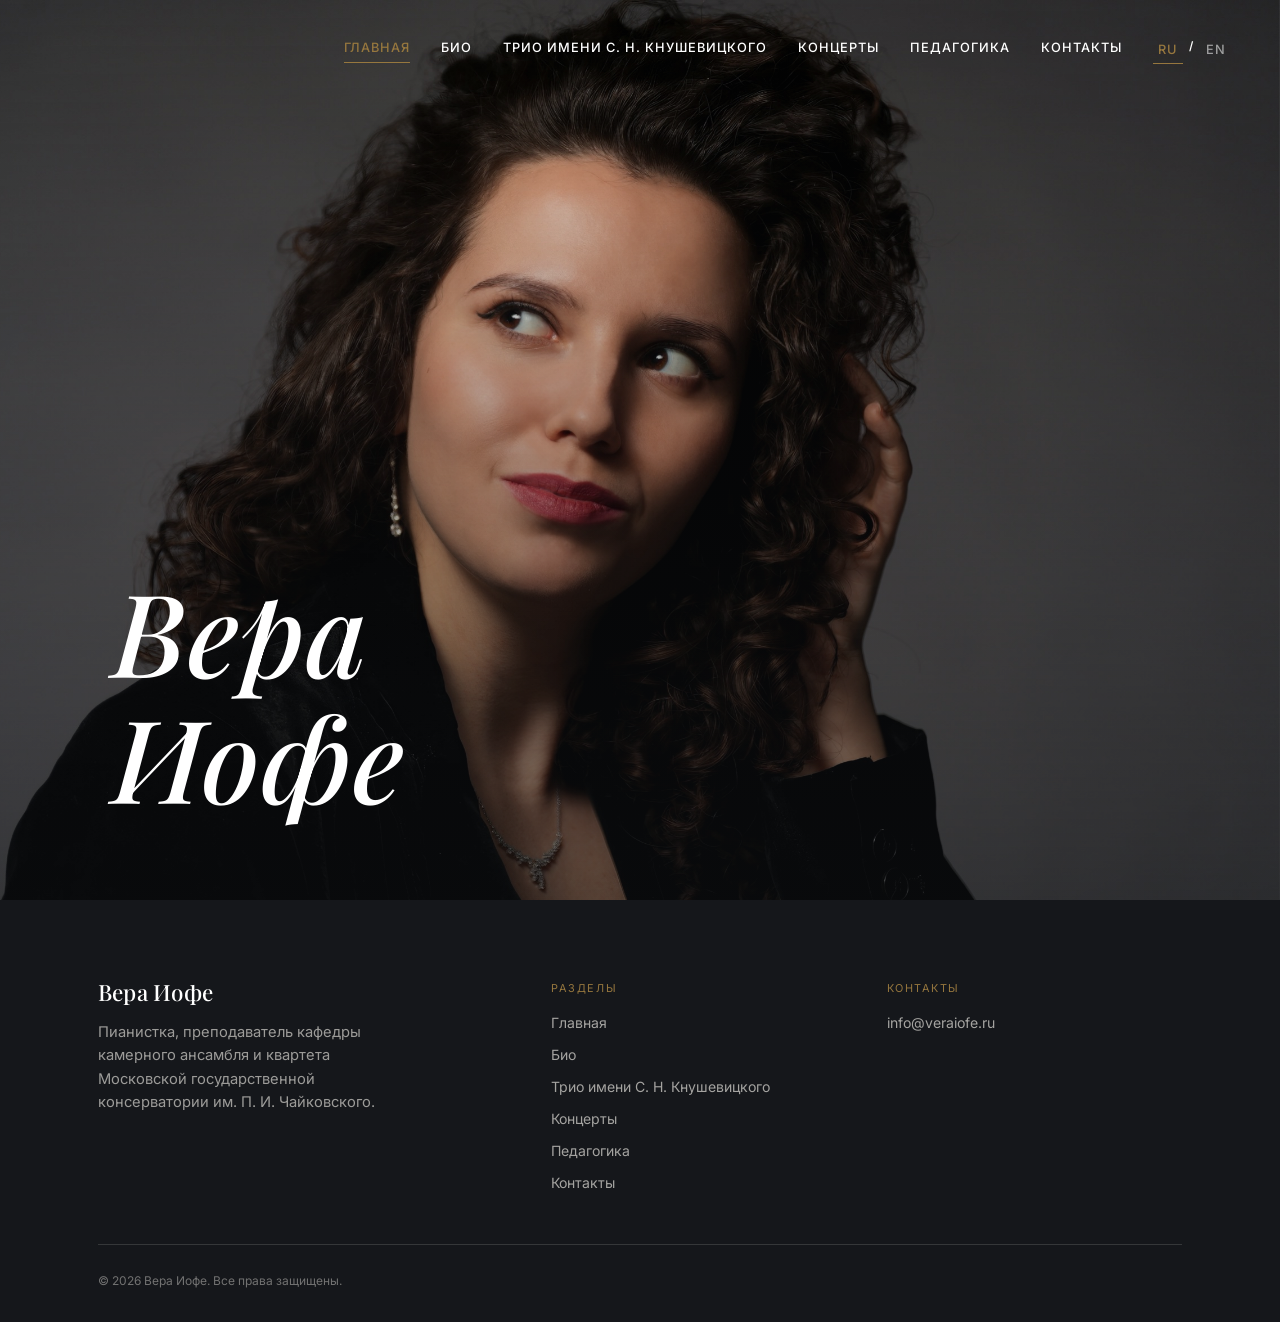
==== index.html @ 5411f1d0 "Initial commit: veraiofe.ru site + Knushevitsky Trio subsite Static HTML/CSS/JS site for pianist Ver" ====
<!doctype html>
<html lang="ru">
<head>
  <meta charset="UTF-8">
  <meta name="viewport" content="width=device-width, initial-scale=1">
  <title>Вера Иофе — пианистка, педагог Московской государственной консерватории</title>
  <meta name="description" content="Вера Иофе — пианистка, педагог Московской государственной консерватории, один из основателей Фортепианного трио имени С. Н. Кнушевицкого. Био, концерты, педагогика, контакты.">
  <link rel="alternate" hreflang="ru" href="https://veraiofe.ru/index.html">
  <link rel="alternate" hreflang="en" href="https://veraiofe.ru/en/index.html">
  <link rel="icon" type="image/svg+xml" href="/images/favicon.svg">
  <link rel="stylesheet" href="/assets/css/style.css">
</head>
<body data-page="index">

  <div id="site-header"></div>

  <main>

    <section class="hero">
      <div class="hero-media">
        <picture>
          <source media="(min-width: 800px)" srcset="/images/hero-landscape.jpg">
          <img src="/images/hero-portrait.jpg" alt="Вера Иофе, пианистка">
        </picture>
      </div>
      <div class="hero-content">
        <h1 class="is-name"><span class="line">Вера</span> <span class="line">Иофе</span></h1>
      </div>
    </section>

  </main>

  <div id="site-footer"></div>

  <script src="/assets/js/nav.js" defer></script>
  <script src="/assets/js/main.js" defer></script>
</body>
</html>
---- assets/css/style.css ----
/* ==========================================================================
   Вера Иофе — сайт пианистки и педагога
   Дизайн-система: тёплый минимализм, крупная типографика, фото с эффектом
   плавного масштабирования при прокрутке.
   ========================================================================== */

@import url('https://fonts.googleapis.com/css2?family=Playfair+Display:ital,wght@0,400;0,500;0,600;0,700;1,400;1,500;1,600&family=Inter:wght@300;400;500;600&display=swap');

:root {
  --color-bg: #f2f3f3;
  --color-bg-alt: #e7e8e9;
  --color-ink: #15171b;
  --color-ink-soft: #565a5f;
  --color-line: #d3d5d7;
  --color-accent: #7a1f2c;
  --color-gold: #96773e;
  --color-white: #ffffff;

  --font-display: 'Playfair Display', 'Georgia', serif;
  --font-body: 'Inter', -apple-system, BlinkMacSystemFont, sans-serif;

  --container: 1180px;
  --gap: clamp(1.25rem, 3vw, 2.5rem);
  --section-pad: clamp(4rem, 10vw, 8rem);

  --ease: cubic-bezier(0.22, 1, 0.36, 1);
}

* { box-sizing: border-box; }
html { scroll-behavior: smooth; }

body {
  margin: 0;
  background: var(--color-bg);
  color: var(--color-ink);
  font-family: var(--font-body);
  font-weight: 400;
  line-height: 1.6;
  -webkit-font-smoothing: antialiased;
  overflow-x: hidden;
}

img { max-width: 100%; display: block; }

a {
  color: inherit;
  text-decoration: none;
}

h1, h2, h3, h4 {
  font-family: var(--font-display);
  font-weight: 500;
  line-height: 1.1;
  margin: 0;
  letter-spacing: 0.01em;
}

p { margin: 0 0 1em; }
p:last-child { margin-bottom: 0; }

.container {
  max-width: var(--container);
  margin: 0 auto;
  padding: 0 clamp(1.25rem, 5vw, 3rem);
}

.eyebrow {
  display: inline-block;
  font-family: var(--font-body);
  font-size: 0.72rem;
  font-weight: 600;
  letter-spacing: 0.22em;
  text-transform: uppercase;
  color: var(--color-accent);
  margin-bottom: 1.1rem;
}

.section {
  padding: var(--section-pad) 0;
}

.section--alt { background: var(--color-bg-alt); }

.section-head {
  max-width: 640px;
  margin-bottom: clamp(2rem, 5vw, 3.5rem);
}

.section-head h1,
.section-head h2 {
  font-size: clamp(2rem, 4vw, 2.9rem);
  margin-bottom: clamp(0.9rem, 2vw, 1.3rem);
}

.lede {
  font-size: clamp(1.05rem, 1.6vw, 1.2rem);
  color: var(--color-ink-soft);
  max-width: 60ch;
}

.hr {
  border: none;
  border-top: 1px solid var(--color-line);
  margin: 0;
}

.btn {
  display: inline-flex;
  align-items: center;
  gap: 0.6rem;
  font-size: 0.78rem;
  font-weight: 600;
  letter-spacing: 0.14em;
  text-transform: uppercase;
  padding: 0.95rem 1.9rem;
  border: 1px solid var(--color-ink);
  transition: background 0.35s var(--ease), color 0.35s var(--ease);
}

.btn:hover { background: var(--color-ink); color: var(--color-bg); }

.btn--accent {
  border-color: var(--color-accent);
  color: var(--color-white);
  background: var(--color-accent);
}

.btn--accent:hover {
  background: transparent;
  color: var(--color-accent);
}

/* ---------------------------- Header / Nav ------------------------------ */

.site-header {
  position: fixed;
  top: 0;
  left: 0;
  right: 0;
  z-index: 100;
  display: flex;
  align-items: center;
  justify-content: space-between;
  padding: 1.4rem clamp(1.25rem, 5vw, 3rem);
  background: transparent;
  border-bottom: 1px solid transparent;
  transition: transform 0.45s var(--ease), background 0.35s ease, border-color 0.35s ease;
}

.site-header.is-hidden { transform: translateY(-100%); }

/* Every page opens with a full-bleed hero photo: the header stays
   transparent over it and only picks up a solid (footer-dark) background
   once the user scrolls past the hero, or while the mobile menu is open. */
.site-header.is-scrolled,
.site-header.force-solid {
  background: var(--color-ink);
  backdrop-filter: blur(10px);
  border-bottom-color: rgba(247, 244, 238, 0.12);
}

/* Contacts and Recordings have no hero photo, so there's nothing to be
   transparent over — keep the header solid at all times instead of
   washing out (white nav text) against the plain light page background. */
body[data-page="contacts"] .site-header,
body[data-page="recordings"] .site-header {
  background: var(--color-ink);
  backdrop-filter: blur(10px);
  border-bottom-color: rgba(247, 244, 238, 0.12);
}

/* Concerts and Pedagogy have very bright hero photos — blur what's behind
   the header instead of tinting it dark, so text stays legible without
   reading as a solid stripe. Applies at every width. */
body[data-page="concerts"] .site-header:not(.is-scrolled),
body[data-page="pedagogy"] .site-header:not(.is-scrolled) {
  background: rgba(15, 17, 20, 0.1);
  backdrop-filter: blur(10px);
}

/* Trio site's homepage portrait crop (below 800px) needs the same
   treatment; its landscape crop on wider screens doesn't. */
@media (max-width: 799px) {
  body[data-site="trio"][data-page="index"] .site-header:not(.is-scrolled) {
    background: rgba(15, 17, 20, 0.1);
    backdrop-filter: blur(10px);
  }
}

body[data-page="concerts"] .hero-media img { object-position: center center; }

@media (min-width: 800px) {
  body[data-page="concerts"] .hero-media img { object-position: 32% center; }
}

.brand {
  font-family: var(--font-display);
  font-size: 1.35rem;
  letter-spacing: 0.02em;
  line-height: 1.2;
  color: var(--color-white);
  transition: opacity 0.35s ease;
}

/* On each site's own homepage, the hero already spells out the name in
   huge type right below — showing it again in the header at the same
   time is a pure duplicate. Hide the header wordmark only while at the
   very top; once scrolled past the hero it reappears for orientation. */
body[data-page="index"] .site-header:not(.is-scrolled) .brand {
  opacity: 0;
  pointer-events: none;
}

.brand.is-long {
  font-size: clamp(1.05rem, 2.1vw, 1.5rem);
  max-width: 380px;
}

.brand small {
  display: block;
  white-space: normal;
  font-family: var(--font-body);
  font-size: 0.62rem;
  font-weight: 500;
  letter-spacing: 0.18em;
  text-transform: uppercase;
  color: rgba(247, 244, 238, 0.68);
  margin-top: 0.15rem;
}

.nav-desktop {
  display: flex;
  align-items: center;
  gap: clamp(1.2rem, 2.4vw, 2.4rem);
}

.nav-desktop a {
  font-size: 0.8rem;
  font-weight: 500;
  letter-spacing: 0.08em;
  text-transform: uppercase;
  position: relative;
  padding-bottom: 4px;
  color: var(--color-white);
}

.nav-desktop a::after {
  content: '';
  position: absolute;
  left: 0; right: 0; bottom: 0;
  height: 1px;
  background: var(--color-gold);
  transform: scaleX(0);
  transform-origin: right;
  transition: transform 0.35s var(--ease);
}

.nav-desktop a:hover::after,
.nav-desktop a.is-active::after {
  transform: scaleX(1);
  transform-origin: left;
}

.nav-desktop a.is-active { color: var(--color-gold); }

.lang-switch {
  display: flex;
  gap: 0.4rem;
  font-size: 0.72rem;
  font-weight: 600;
  letter-spacing: 0.08em;
  color: var(--color-white);
}

.lang-switch a {
  opacity: 0.55;
  padding: 0.2rem 0.35rem;
}

.lang-switch a.is-active { opacity: 1; color: var(--color-gold); }

.nav-toggle {
  display: none;
  width: 34px; height: 24px;
  position: relative;
  background: none;
  border: none;
  cursor: pointer;
  padding: 0;
}

.nav-toggle span,
.nav-toggle span::before,
.nav-toggle span::after {
  content: '';
  position: absolute;
  left: 0; right: 0;
  height: 1px;
  background: var(--color-white);
  transition: transform 0.3s var(--ease), opacity 0.3s var(--ease);
}

.nav-toggle span { top: 50%; }
.nav-toggle span::before { top: -8px; }
.nav-toggle span::after { top: 8px; }

.nav-toggle.is-open span { background: transparent; }
.nav-toggle.is-open span::before { top: 0; transform: rotate(45deg); }
.nav-toggle.is-open span::after { top: 0; transform: rotate(-45deg); }

.nav-mobile {
  position: fixed;
  inset: 0;
  background: var(--color-bg);
  z-index: 90;
  display: flex;
  flex-direction: column;
  align-items: flex-start;
  justify-content: center;
  gap: 1.6rem;
  padding: 2rem clamp(1.5rem, 8vw, 4rem);
  padding-top: max(2rem, 6rem);
  overflow-y: auto;
  transform: translateY(-8px);
  opacity: 0;
  visibility: hidden;
  transition: opacity 0.35s var(--ease), transform 0.35s var(--ease), visibility 0.35s;
}

.nav-mobile.is-open {
  opacity: 1;
  visibility: visible;
  transform: translateY(0);
}

.nav-mobile a {
  font-family: var(--font-display);
  font-size: 2rem;
}

/* Phone in landscape: little vertical room — shrink the menu so it never
   has to fight the fixed header for space. */
@media (max-height: 520px) {
  .nav-mobile {
    justify-content: flex-start;
    gap: 0.9rem;
    padding-top: max(1.2rem, 5.5rem);
    padding-bottom: 1.5rem;
  }

  .nav-mobile a { font-size: 1.4rem; }
}

/* ------------------------------- Hero ----------------------------------- */

.hero {
  position: relative;
  height: 100svh;
  min-height: 560px;
  display: flex;
  align-items: flex-end;
  overflow: hidden;
}

.hero-media {
  position: absolute;
  inset: 0;
  overflow: hidden;
}

.hero-media img,
.hero-media .ph {
  width: 100%;
  height: 100%;
  object-fit: cover;
  object-position: center 22%;
  transform: scale(1);
  will-change: transform;
}

.hero-media::after {
  content: '';
  position: absolute;
  inset: 0;
  background: linear-gradient(180deg, rgba(15,17,20,0.08) 0%, rgba(15,17,20,0.58) 100%);
}

/* Bio: on mobile the hero uses a different (wide, landscape) photo than
   desktop, so it needs its own crop — positioned low enough that the
   transparent header/nav doesn't sit over her face, high enough that
   the piano is still in frame. */
.bio-hero-swap { object-position: center 30%; }

@media (min-width: 800px) {
  .bio-hero-swap { object-position: center 40%; }
}

.hero-content {
  position: relative;
  z-index: 2;
  color: var(--color-white);
  padding: 0 clamp(1.25rem, 5vw, 3rem) clamp(3rem, 8vw, 5rem);
  max-width: 780px;
}

.hero-content .eyebrow { color: var(--color-gold); }

.hero-content h1 {
  font-size: clamp(2.6rem, 7vw, 5rem);
  font-style: normal;
}

/* Only Vera's own name on the homepage gets the italic treatment — a
   personal signature, not a page title. Every other heading stays
   upright Playfair Display. */
.hero-content h1.is-name { font-style: italic; }

/* Every hero title slides in and fades up on load — otherwise these
   titles just appear instantly with no motion at all. */
@keyframes hero-title-in {
  from { opacity: 0; transform: translateX(-6rem); }
  to { opacity: 1; transform: translateX(0); }
}

.hero-content h1.is-name,
body[data-page="concerts"] .hero-content h1,
body[data-page="pedagogy"] .hero-content h1,
body[data-page="bio"] .hero-content h1,
body[data-site="trio"][data-page="index"] .hero-content h1 {
  animation: hero-title-in 1.1s var(--ease) both;
}

body[data-page="concerts"] .hero-content h1,
body[data-page="pedagogy"] .hero-content h1 {
  font-size: clamp(3.2rem, 8.5vw, 6rem);
  line-height: 1.2;
}

@media (prefers-reduced-motion: reduce) {
  .hero-content h1.is-name,
  body[data-page="concerts"] .hero-content h1,
  body[data-page="pedagogy"] .hero-content h1,
  body[data-page="bio"] .hero-content h1,
  body[data-site="trio"][data-page="index"] .hero-content h1 {
    animation: none;
  }
}

/* Homepage name: stack "Вера" / "Иофе" on two lines and go noticeably
   bigger once there's enough width for it to read as a deliberate
   two-line lockup rather than a cramped wrap. */
@media (min-width: 901px) {
  .hero-content h1.is-name { font-size: clamp(4.5rem, 9vw, 7.5rem); margin-left: 5vw; }
  .hero-content h1.is-name .line { display: block; }

  /* Same 5% shift on the Concerts and Pedagogy hero titles, and on the
     trio site's own homepage title. */
  body[data-page="concerts"] .hero-content h1,
  body[data-page="pedagogy"] .hero-content h1,
  body[data-site="trio"][data-page="index"] .hero-content h1 {
    margin-left: 5vw;
  }

  /* Bio hero title moves to the top-right corner instead of the usual
     bottom-left. Its offset from the top and from the right both equal
     the hero-content's own left padding plus the 5vw shift used for the
     homepage name above — i.e. "5% more than the original" inset. */
  body[data-page="bio"] .hero-content {
    position: absolute;
    top: calc(clamp(1.25rem, 5vw, 3rem) + 5vw);
    right: calc(clamp(1.25rem, 5vw, 3rem) + 5vw);
    left: auto;
    bottom: auto;
    padding: 0;
  }

  /* Both sites share one header thickness — otherwise the trio site's
     two-line wordmark makes its header taller than Vera's, and the nav
     row sits at a different height between the two sites. 6.4rem is the
     trio brand's own natural height at its capped size (2 lines ×
     1.5rem × 1.2 line-height), so this doesn't change the trio site at
     its widest, only stretches Vera's shorter single-line header to
     match it. */
  .site-header { min-height: 6.4rem; }

  /* Bigger wordmark in the top nav — sized to the largest that still
     fits on one line at >=1152px (where there's slack and the nav row
     keeps its exact width). The header's own thickness above would
     allow up to 3rem vertically, but the nav row is the tighter
     constraint. Below 1152px it wraps to two lines — same as the old,
     smaller wordmark already did at those widths — so the nav row never
     has to give up space either way. */
  .brand { font-size: 2.5rem; }
}

/* Long titles get a wider content column so a big desktop viewport can
   render them large on two lines; only small screens actually need the
   font to shrink to avoid a third line. */
.hero-content.is-wide { max-width: 1040px; }

.hero-content h1.is-long {
  font-size: clamp(1.7rem, 5.2vw, 4.1rem);
  /* Playfair Display's regular weight reads thin across a long two-line
     headline — use the same 500 weight as every other hero title
     instead of matching the lighter nav wordmark. */
  letter-spacing: 0.02em;
}

.hero-content .lede { color: rgba(255,255,255,0.86); margin-top: 1rem; }

.scroll-cue {
  position: absolute;
  right: clamp(1.25rem, 5vw, 3rem);
  bottom: clamp(1.5rem, 4vw, 2.5rem);
  z-index: 2;
  color: var(--color-white);
  font-size: 0.7rem;
  letter-spacing: 0.2em;
  text-transform: uppercase;
  writing-mode: vertical-rl;
  display: flex;
  align-items: center;
  gap: 0.8rem;
  opacity: 0.75;
}

.scroll-cue::after {
  content: '';
  width: 1px;
  height: 40px;
  background: rgba(255,255,255,0.6);
}

/* --------------------------- Reveal / zoom media ------------------------- */

.reveal {
  opacity: 0;
  transform: translateY(28px);
  transition: opacity 0.9s var(--ease), transform 0.9s var(--ease);
}

.reveal.in-view { opacity: 1; transform: translateY(0); }

.reveal-delay-1 { transition-delay: 0.08s; }
.reveal-delay-2 { transition-delay: 0.16s; }
.reveal-delay-3 { transition-delay: 0.24s; }

.zoom-media {
  overflow: hidden;
  background: var(--color-bg-alt);
}

.zoom-media img,
.zoom-media .ph {
  width: 100%;
  height: 100%;
  object-fit: cover;
  transform: scale(1.22);
  transition: transform 1.4s var(--ease);
  will-change: transform;
}

.zoom-media.in-view img,
.zoom-media.in-view .ph {
  transform: scale(1);
}

/* Contained variant: show the whole photo (no crop), sized down inside a
   framed panel rather than filling the column edge-to-edge. */
.zoom-media.is-contained {
  display: flex;
  align-items: center;
  justify-content: center;
  padding: clamp(1.5rem, 4vw, 2.5rem);
}

.split .zoom-media.is-contained { aspect-ratio: auto; }

.zoom-media.is-contained img {
  width: 100%;
  height: auto;
  max-width: 100%;
  object-fit: contain;
  transform: none;
  transition: none;
}

/* On wide screens the contained photo sits next to a text column in a
   .split grid — stretch it to match the text block's height instead of
   floating at its own small intrinsic size. */
@media (min-width: 901px) {
  .split .zoom-media.is-contained { align-self: stretch; }
  .split .zoom-media.is-contained img { height: 100%; }

  /* Trio photo on the bio page: +20% wider than the default 50/50 split
     (0.6 / 0.5 = 1.2), height follows via the stretch rule above. */
  body[data-page="bio"] .section--alt .split { grid-template-columns: 3fr 2fr; }
}

/* Placeholder photo block (swap for <img> when real photos arrive) */
.ph {
  display: flex;
  align-items: center;
  justify-content: center;
  text-align: center;
  padding: 1.5rem;
  background: repeating-linear-gradient(135deg, #dcdee0, #dcdee0 2px, #e6e7e8 2px, #e6e7e8 22px);
  color: var(--color-ink-soft);
  font-family: var(--font-body);
  font-size: 0.78rem;
  letter-spacing: 0.08em;
  text-transform: uppercase;
  line-height: 1.5;
}

/* -------------------------------- Layout grids --------------------------- */

.split {
  display: grid;
  grid-template-columns: 1fr 1fr;
  gap: clamp(2rem, 5vw, 5rem);
  align-items: center;
}

.split .zoom-media { aspect-ratio: 4 / 5; }

.split--reverse .zoom-media { order: 2; }

.stat-row {
  display: grid;
  grid-template-columns: repeat(auto-fit, minmax(140px, 1fr));
  gap: 2rem;
  margin-top: 2.5rem;
  padding-top: 2.5rem;
  border-top: 1px solid var(--color-line);
}

.stat-row .num {
  display: block;
  font-family: var(--font-display);
  font-size: clamp(2rem, 4vw, 2.8rem);
  color: var(--color-accent);
}

.stat-row .label {
  font-size: 0.78rem;
  color: var(--color-ink-soft);
  letter-spacing: 0.03em;
}

.trio-grid {
  display: grid;
  grid-template-columns: repeat(3, 1fr);
  gap: var(--gap);
}

.trio-card .zoom-media { aspect-ratio: 3 / 4; margin-bottom: 1.4rem; }
.trio-card h3 { font-size: 1.5rem; }
.trio-card .role {
  font-size: 0.75rem;
  letter-spacing: 0.1em;
  text-transform: uppercase;
  color: var(--color-accent);
  margin: 0.3rem 0 0.8rem;
}

.pull-quote {
  font-family: var(--font-display);
  font-style: italic;
  font-size: clamp(1.5rem, 3vw, 2.1rem);
  line-height: 1.4;
  max-width: 780px;
  color: var(--color-ink);
}

.pull-quote cite {
  display: block;
  margin-top: 1.2rem;
  font-family: var(--font-body);
  font-style: normal;
  font-size: 0.78rem;
  letter-spacing: 0.06em;
  text-transform: uppercase;
  color: var(--color-ink-soft);
}

/* ------------------------------- Concerts -------------------------------- */

.concert-list { border-top: 1px solid var(--color-line); }

.concert-row {
  display: grid;
  grid-template-columns: 140px 1fr auto;
  gap: 1.5rem;
  align-items: baseline;
  padding: 1.7rem 0;
  border-bottom: 1px solid var(--color-line);
  transition: padding-left 0.3s var(--ease);
}

.concert-row:hover { padding-left: 0.6rem; }

.concert-date {
  font-family: var(--font-display);
  font-size: 1.15rem;
  color: var(--color-accent);
}

.concert-date span {
  display: block;
  font-family: var(--font-body);
  font-size: 0.68rem;
  letter-spacing: 0.1em;
  text-transform: uppercase;
  color: var(--color-ink-soft);
  margin-top: 0.2rem;
}

.concert-details h3 {
  font-size: 1.25rem;
  font-weight: 500;
  margin-bottom: 0.3rem;
}

.concert-details p { font-size: 0.92rem; color: var(--color-ink-soft); }

.concert-tag {
  font-size: 0.68rem;
  letter-spacing: 0.1em;
  text-transform: uppercase;
  padding: 0.4rem 0.8rem;
  border: 1px solid var(--color-line);
  white-space: nowrap;
  align-self: center;
}

.concert-tag--past { opacity: 0.5; }

/* -------------------------------- Footer --------------------------------- */

.site-footer {
  background: var(--color-ink);
  color: rgba(247,244,238,0.75);
  padding: clamp(3rem, 8vw, 5rem) 0 2rem;
}

.footer-grid {
  display: grid;
  grid-template-columns: 1.4fr 1fr 1fr;
  gap: 2.5rem;
  padding-bottom: 2.5rem;
  border-bottom: 1px solid rgba(247,244,238,0.14);
}

.site-footer h4 {
  color: var(--color-white);
  font-size: 1.4rem;
  margin-bottom: 1rem;
}

.footer-col a {
  display: block;
  font-size: 0.88rem;
  margin-bottom: 0.6rem;
  opacity: 0.85;
}

.footer-col a:hover { opacity: 1; color: var(--color-gold); }

.footer-col .foot-label {
  font-size: 0.68rem;
  letter-spacing: 0.14em;
  text-transform: uppercase;
  color: var(--color-gold);
  margin-bottom: 0.9rem;
  display: block;
}

.footer-bottom {
  display: flex;
  justify-content: space-between;
  flex-wrap: wrap;
  gap: 1rem;
  padding-top: 1.6rem;
  font-size: 0.75rem;
  opacity: 0.55;
}

/* -------------------------------- Responsive ------------------------------ */

@media (max-width: 900px) {
  .nav-desktop { display: none; }
  .nav-toggle { display: block; }
  .brand { max-width: 70%; }
  .split { grid-template-columns: 1fr; }
  .split--reverse .zoom-media { order: 0; }
  .trio-grid { grid-template-columns: 1fr; }
  .trio-card--secondary { display: none; }
  .footer-grid { grid-template-columns: 1fr; gap: 2rem; }
  .concert-row { grid-template-columns: 1fr; gap: 0.6rem; }
  .concert-tag { justify-self: flex-start; }
}
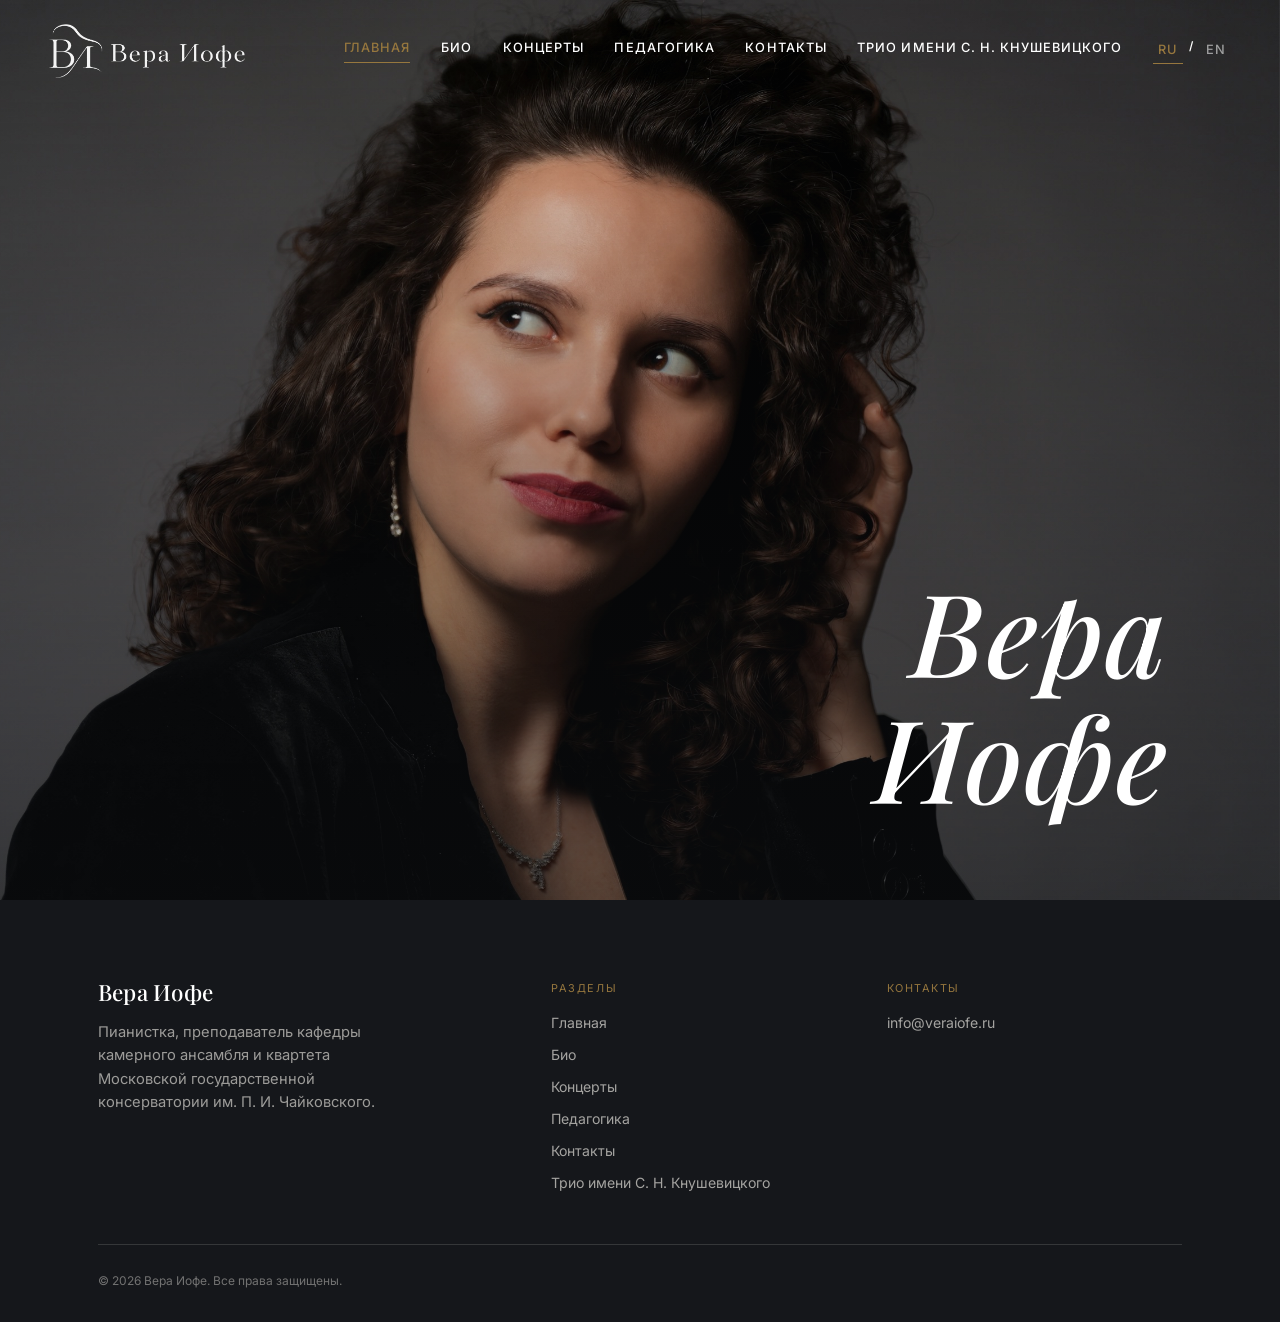
==== commit 82ef398d: "Inline bio content under homepage hero on mobile; update pedagogy caption Mobile no longer has a sep" ====
--- a/index.html
+++ b/index.html
@@ -28,6 +28,104 @@
       </div>
     </section>
 
+    <div class="mobile-bio" id="bio">
+
+      <section class="section">
+        <div class="container split">
+          <div class="zoom-media reveal">
+            <img src="/images/bio-intro.jpg" alt="Вера Иофе, портрет у рояля" style="object-position:center 20%;">
+          </div>
+          <div class="reveal reveal-delay-1">
+            <h2 style="font-size:clamp(1.8rem,3.4vw,2.6rem);margin-bottom:1rem;">Вера Иофе</h2>
+            <p>Пианистка, лауреат международных конкурсов, преподаватель кафедры камерного ансамбля и квартета <a href="https://www.mosconsv.ru/ru/person/148907" target="_blank" rel="noopener" style="border-bottom:1px solid var(--color-line);">Московской государственной консерватории им. П. И. Чайковского</a>.</p>
+            <p>Родилась в Екатеринбурге. Выступает сольно и в составе камерных ансамблей на ведущих концертных площадках России: Большой и Малый залы, Рахманиновский зал Московской государственной консерватории, Камерный зал Московской филармонии, залы Санкт-Петербургской филармонии, Санкт-Петербургский Дом музыки, Большой зал Свердловской филармонии, залы Уральской консерватории, Ельцин Центр (Екатеринбург), филармонии Уфы, Липецка и Иванова, органные залы Сочи и Краснодара, Театр оперы и балета им. И. М. Яушева (Саранск).</p>
+            <p>Играла с камерным ансамблем «Солисты Москвы» под управлением Юрия Башмета, сотрудничала с дирижёром Мишей Кацем (Франция). В 2020 году дебютировала на сцене Мариинского театра, исполнив партию фортепиано в хореографическом спектакле Алины Красовской «Ускользающий свет» на музыку Сезара Франка в рамках XIX Международного фестиваля балета «Мариинский».</p>
+          </div>
+        </div>
+      </section>
+
+      <section class="section section--alt">
+        <div class="container split">
+          <div class="zoom-media is-contained reveal">
+            <img src="/images/bio-trio.jpg" alt="Трио имени С. Н. Кнушевицкого">
+          </div>
+          <div class="reveal reveal-delay-1">
+            <span class="eyebrow">Камерная музыка</span>
+            <h2 style="font-size:clamp(1.8rem,3.4vw,2.6rem);margin-bottom:1rem;">Трио имени С. Н. Кнушевицкого</h2>
+            <p>С 2021 года ведёт постоянную ансамблевую работу на базе Московской государственной консерватории, из которой вырос коллектив, принявший в феврале 2024 года имя выдающегося виолончелиста С. Н. Кнушевицкого. Трио выступает в абонементах камерных залов Московской филармонии.</p>
+            <p style="margin-top:1.2rem;"><a href="https://knushevitsky.veraiofe.ru/index.html" class="btn">История трио и репертуар →</a></p>
+          </div>
+        </div>
+      </section>
+
+      <section class="section">
+        <div class="container">
+          <div class="section-head reveal">
+            <span class="eyebrow">Награды</span>
+            <h2>Конкурсы, премии и фестивали</h2>
+            <p class="lede">Участница Зимнего фестиваля Юрия Башмета (Сочи), фестиваля классической музыки Эмира Кустурицы (Сербия), фестиваля «Творческая атмосфера» (Саранск), фестиваля памяти Олега Кагана, фестиваля «Творческая молодёжь» (Москва).</p>
+          </div>
+          <div class="concert-list reveal">
+            <div class="concert-row">
+              <div class="concert-date">2019</div>
+              <div class="concert-details">
+                <h3>I премия Международного юношеского конкурса им. Ф. Шопена</h3>
+                <p>Санкт-Петербург</p>
+              </div>
+            </div>
+            <div class="concert-row">
+              <div class="concert-date">2021</div>
+              <div class="concert-details">
+                <h3>III премия Международного конкурса им. Н. Г. Рубинштейна</h3>
+                <p>Москва · в составе Contra-trio</p>
+              </div>
+            </div>
+            <div class="concert-row">
+              <div class="concert-date">2022</div>
+              <div class="concert-details">
+                <h3>I премия Международного конкурса камерных ансамблей им. С. И. Танеева</h3>
+                <p>Москва · в составе фортепианного квартета Con brio</p>
+              </div>
+            </div>
+            <div class="concert-row">
+              <div class="concert-date">2023</div>
+              <div class="concert-details">
+                <h3>I премия Всероссийского музыкального конкурса</h3>
+                <p>Уфа</p>
+              </div>
+            </div>
+          </div>
+        </div>
+      </section>
+
+      <section class="section">
+        <div class="container split split--reverse">
+          <div class="zoom-media reveal">
+            <img src="/images/bio-young-vera.jpg" alt="Вера Иофе в годы обучения" style="object-position:center 25%;">
+          </div>
+          <div class="reveal reveal-delay-1">
+            <span class="eyebrow">Образование</span>
+            <h2 style="font-size:clamp(1.8rem,3.4vw,2.6rem);margin-bottom:1rem;">Обучение</h2>
+            <p>Окончила Уральский музыкальный колледж (класс Заслуженного деятеля искусств, профессора Сергея Белоглазова) и <a href="https://www.mosconsv.ru/ru/person/148907" target="_blank" rel="noopener" style="border-bottom:1px solid var(--color-line);">Московскую государственную консерваторию им. П. И. Чайковского</a> с отличием (классы доцента Сергея Кузнецова и Народного артиста России Александра Бондурянского).</p>
+            <p>В 2024 году завершила ассистентуру-стажировку (классы Александра Бондурянского и Заслуженной артистки РФ Елены Кузнецовой).</p>
+            <p>Совершенствовалась на мастер-классах Акико Эби, Александра Сандлера, Юрия Розума, Рэма Урасина, Андрея Диева, Максима Могилевского, Ильи Итина, Дэвида Лайвли, Олега Вайнштейна, Сергея Главатских.</p>
+          </div>
+        </div>
+      </section>
+
+      <section class="section section--alt">
+        <div class="container split">
+          <div class="reveal">
+            <span class="eyebrow">Педагогика</span>
+            <h2 style="font-size:clamp(1.8rem,3.4vw,2.6rem);margin-bottom:1rem;">Московская государственная консерватория</h2>
+            <p>Преподаватель кафедры камерного ансамбля и квартета <a href="https://www.mosconsv.ru/ru/person/148907" target="_blank" rel="noopener" style="border-bottom:1px solid var(--color-line);">Московской государственной консерватории им. П. И. Чайковского</a> с 2025 года.</p>
+            <p style="margin-top:1.2rem;"><a href="/pedagogy.html" class="btn">Раздел «Педагогика» →</a></p>
+          </div>
+        </div>
+      </section>
+
+    </div>
+
   </main>
 
   <div id="site-footer"></div>
--- a/assets/css/style.css
+++ b/assets/css/style.css
@@ -159,11 +159,13 @@
   border-bottom-color: rgba(247, 244, 238, 0.12);
 }
 
-/* Contacts and Recordings have no hero photo, so there's nothing to be
-   transparent over — keep the header solid at all times instead of
-   washing out (white nav text) against the plain light page background. */
+/* Contacts, Recordings and the concerts archive have no hero photo, so
+   there's nothing to be transparent over — keep the header solid at all
+   times instead of washing out (white nav text) against the plain light
+   page background. */
 body[data-page="contacts"] .site-header,
-body[data-page="recordings"] .site-header {
+body[data-page="recordings"] .site-header,
+body[data-page="concerts-archive"] .site-header {
   background: var(--color-ink);
   backdrop-filter: blur(10px);
   border-bottom-color: rgba(247, 244, 238, 0.12);
@@ -202,13 +204,10 @@
   transition: opacity 0.35s ease;
 }
 
-/* On each site's own homepage, the hero already spells out the name in
-   huge type right below — showing it again in the header at the same
-   time is a pure duplicate. Hide the header wordmark only while at the
-   very top; once scrolled past the hero it reappears for orientation. */
-body[data-page="index"] .site-header:not(.is-scrolled) .brand {
-  opacity: 0;
-  pointer-events: none;
+.brand-logo {
+  height: 1.4em;
+  width: auto;
+  display: block;
 }
 
 .brand.is-long {
@@ -311,7 +310,8 @@
 .nav-mobile {
   position: fixed;
   inset: 0;
-  background: var(--color-bg);
+  background: var(--color-ink);
+  color: var(--color-white);
   z-index: 90;
   display: flex;
   flex-direction: column;
@@ -405,6 +405,12 @@
 
 .hero-content .eyebrow { color: var(--color-gold); }
 
+/* Vera's own homepage hero name sits bottom-right (past her face in the
+   photo) at every width, not just once there's room for the two-line
+   stacked lockup. */
+body[data-page="index"]:not([data-site="trio"]) .hero { justify-content: flex-end; }
+body[data-page="index"]:not([data-site="trio"]) .hero-content { text-align: right; }
+
 .hero-content h1 {
   font-size: clamp(2.6rem, 7vw, 5rem);
   font-style: normal;
@@ -450,7 +456,7 @@
    bigger once there's enough width for it to read as a deliberate
    two-line lockup rather than a cramped wrap. */
 @media (min-width: 901px) {
-  .hero-content h1.is-name { font-size: clamp(4.5rem, 9vw, 7.5rem); margin-left: 5vw; }
+  .hero-content h1.is-name { font-size: clamp(4.5rem, 9vw, 7.5rem); margin-right: 5vw; }
   .hero-content h1.is-name .line { display: block; }
 
   /* Same 5% shift on the Concerts and Pedagogy hero titles, and on the
@@ -565,13 +571,13 @@
   transform: scale(1);
 }
 
-/* Contained variant: show the whole photo (no crop), sized down inside a
-   framed panel rather than filling the column edge-to-edge. */
+/* Contained variant: show the whole photo (no crop, nobody in the group
+   gets cut off) but otherwise fill the column edge-to-edge like every
+   other photo on the page, instead of floating inside a padded frame. */
 .zoom-media.is-contained {
   display: flex;
   align-items: center;
   justify-content: center;
-  padding: clamp(1.5rem, 4vw, 2.5rem);
 }
 
 .split .zoom-media.is-contained { aspect-ratio: auto; }
@@ -595,6 +601,11 @@
   /* Trio photo on the bio page: +20% wider than the default 50/50 split
      (0.6 / 0.5 = 1.2), height follows via the stretch rule above. */
   body[data-page="bio"] .section--alt .split { grid-template-columns: 3fr 2fr; }
+
+  /* Bio content is only inlined under the homepage hero on mobile — on
+     desktop the standalone Bio page (with its own hero photo) is still
+     the way in, reached via nav, so this duplicate block stays hidden. */
+  .mobile-bio { display: none; }
 }
 
 /* Placeholder photo block (swap for <img> when real photos arrive) */
@@ -799,4 +810,9 @@
   .footer-grid { grid-template-columns: 1fr; gap: 2rem; }
   .concert-row { grid-template-columns: 1fr; gap: 0.6rem; }
   .concert-tag { justify-self: flex-start; }
-}
+
+  /* On mobile the Bio page's own hero photo goes away entirely — its
+     content now lives inline on the homepage (.mobile-bio), reached
+     directly under the main hero rather than via a separate page/photo. */
+  body[data-page="bio"] .hero { display: none; }
+}
